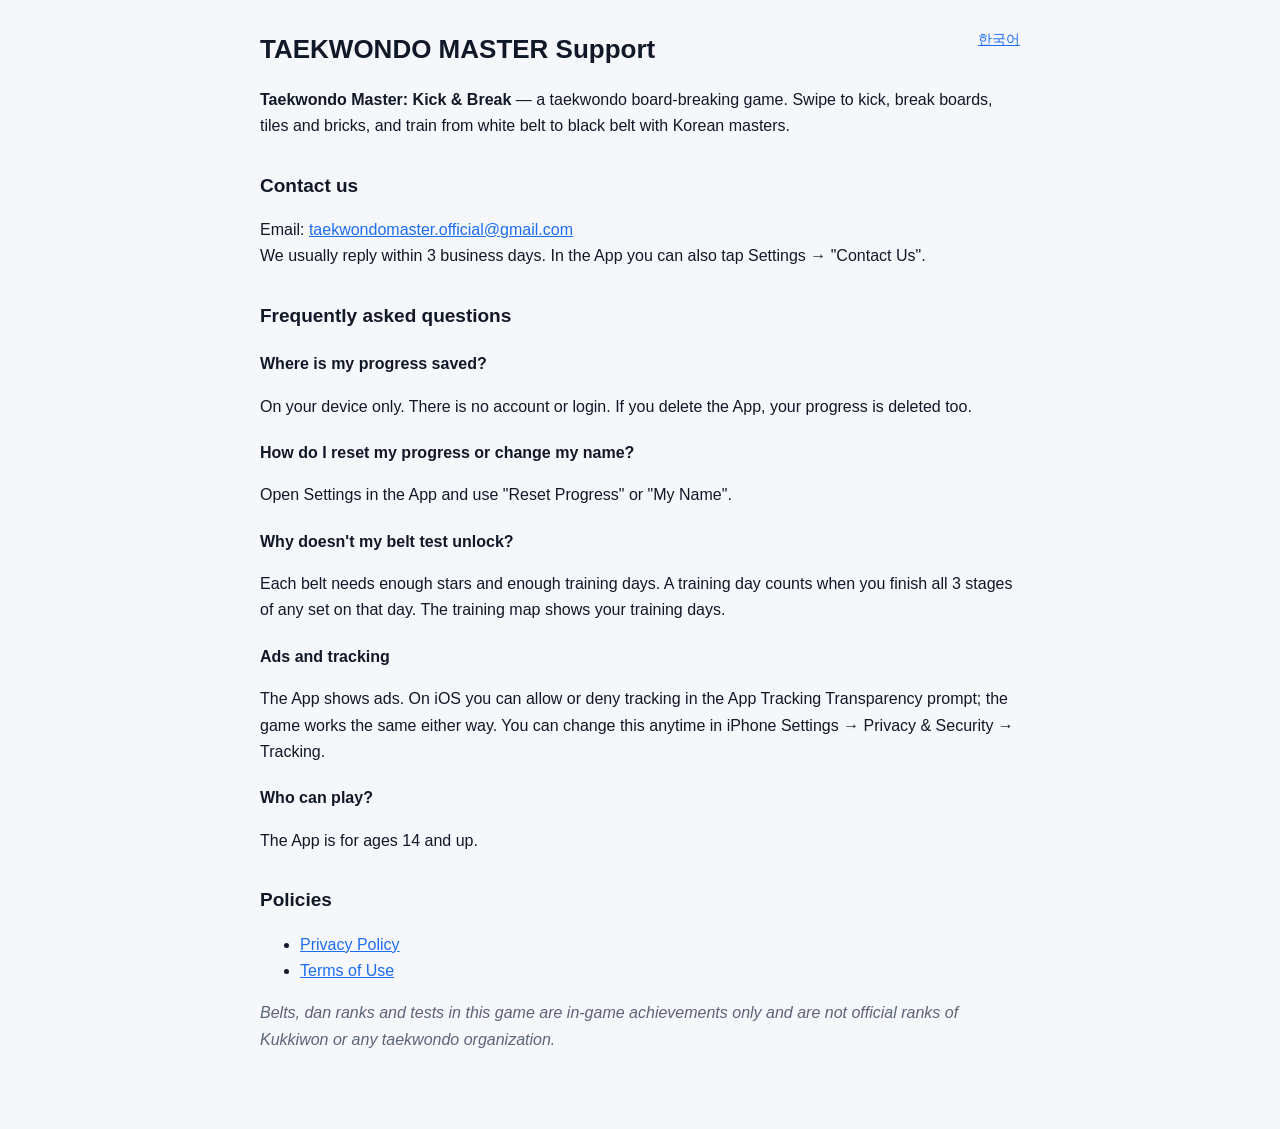
==== index.html @ 1ec59641 "Support page (EN/KO) Co-Authored-By: Claude Opus 5.5 <noreply@anthropic.com>" ====
<!doctype html><html lang="en"><head><meta charset="utf-8"><meta name="viewport" content="width=device-width,initial-scale=1"><title>TAEKWONDO MASTER Support</title><style>body{margin:0;background:#f6f7fb;color:#111827;font-family:-apple-system,"Segoe UI","Apple SD Gothic Neo","Malgun Gothic",sans-serif;line-height:1.65}main{max-width:760px;margin:0 auto;padding:28px 18px 60px}h1{font-size:26px;margin:0 0 6px}h2{font-size:19px;margin:30px 0 8px}h3{font-size:16px;margin:20px 0 6px}table{width:100%;border-collapse:collapse;font-size:14px;margin:10px 0;display:block;overflow-x:auto}th,td{border:1px solid #d6dae3;padding:7px 9px;vertical-align:top;text-align:left}th{background:#eef1f7}.lang{float:right;font-size:14px}a{color:#1c6df0}em{color:#5b6478}@media (prefers-color-scheme:dark){body{background:#0d1118;color:#e8ecf3}th{background:#1b2230}th,td{border-color:#2a3242}em{color:#98a2b6}a{color:#7fb0ff}}</style></head><body><main><div class="lang"><a href="ko/">한국어</a></div><h1>TAEKWONDO MASTER Support</h1>
<p><b>Taekwondo Master: Kick &amp; Break</b> — a taekwondo board-breaking game. Swipe to kick, break boards, tiles and bricks, and train from white belt to black belt with Korean masters.</p>
<h2>Contact us</h2>
<p>Email: <a href="mailto:taekwondomaster.official@gmail.com">taekwondomaster.official@gmail.com</a><br>We usually reply within 3 business days. In the App you can also tap Settings → "Contact Us".</p>
<h2>Frequently asked questions</h2>
<h3>Where is my progress saved?</h3>
<p>On your device only. There is no account or login. If you delete the App, your progress is deleted too.</p>
<h3>How do I reset my progress or change my name?</h3>
<p>Open Settings in the App and use "Reset Progress" or "My Name".</p>
<h3>Why doesn't my belt test unlock?</h3>
<p>Each belt needs enough stars and enough training days. A training day counts when you finish all 3 stages of any set on that day. The training map shows your training days.</p>
<h3>Ads and tracking</h3>
<p>The App shows ads. On iOS you can allow or deny tracking in the App Tracking Transparency prompt; the game works the same either way. You can change this anytime in iPhone Settings → Privacy &amp; Security → Tracking.</p>
<h3>Who can play?</h3>
<p>The App is for ages 14 and up.</p>
<h2>Policies</h2>
<ul><li><a href="privacy/">Privacy Policy</a></li><li><a href="terms/">Terms of Use</a></li></ul>
<p><em>Belts, dan ranks and tests in this game are in-game achievements only and are not official ranks of Kukkiwon or any taekwondo organization.</em></p>
</main></body></html>
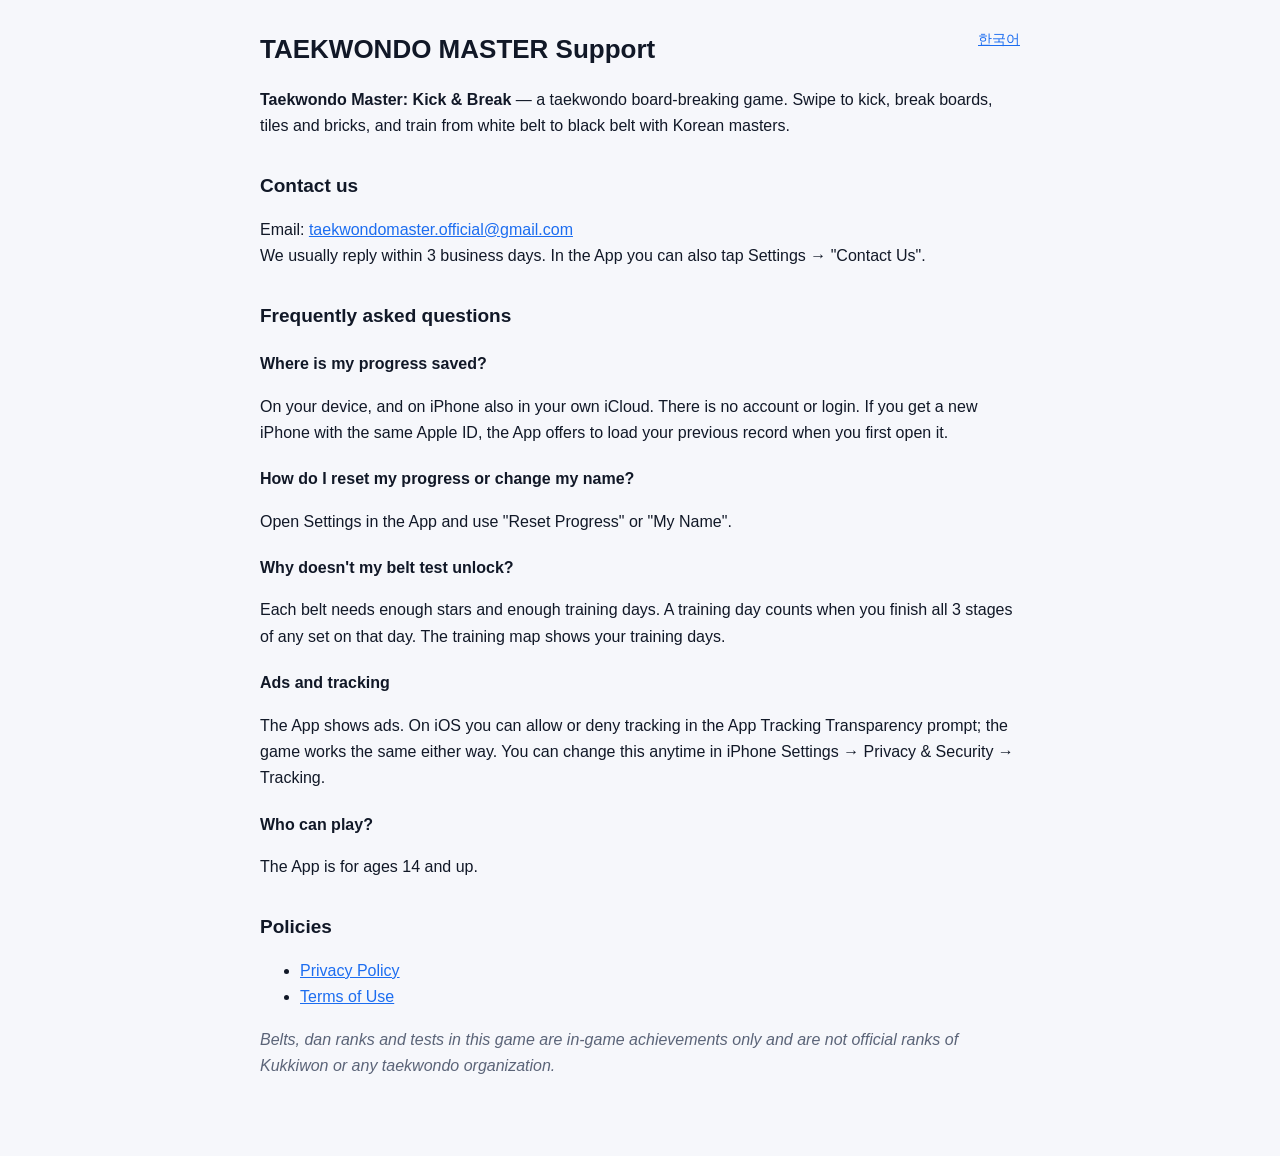
==== commit 2f71c711: "Privacy policy 2026-11-07: iCloud progress save; support FAQ Co-Authored-By: Claude Opus 5.5 <norepl" ====
--- a/index.html
+++ b/index.html
@@ -4,7 +4,7 @@
 <p>Email: <a href="mailto:taekwondomaster.official@gmail.com">taekwondomaster.official@gmail.com</a><br>We usually reply within 3 business days. In the App you can also tap Settings → "Contact Us".</p>
 <h2>Frequently asked questions</h2>
 <h3>Where is my progress saved?</h3>
-<p>On your device only. There is no account or login. If you delete the App, your progress is deleted too.</p>
+<p>On your device, and on iPhone also in your own iCloud. There is no account or login. If you get a new iPhone with the same Apple ID, the App offers to load your previous record when you first open it.</p>
 <h3>How do I reset my progress or change my name?</h3>
 <p>Open Settings in the App and use "Reset Progress" or "My Name".</p>
 <h3>Why doesn't my belt test unlock?</h3>
